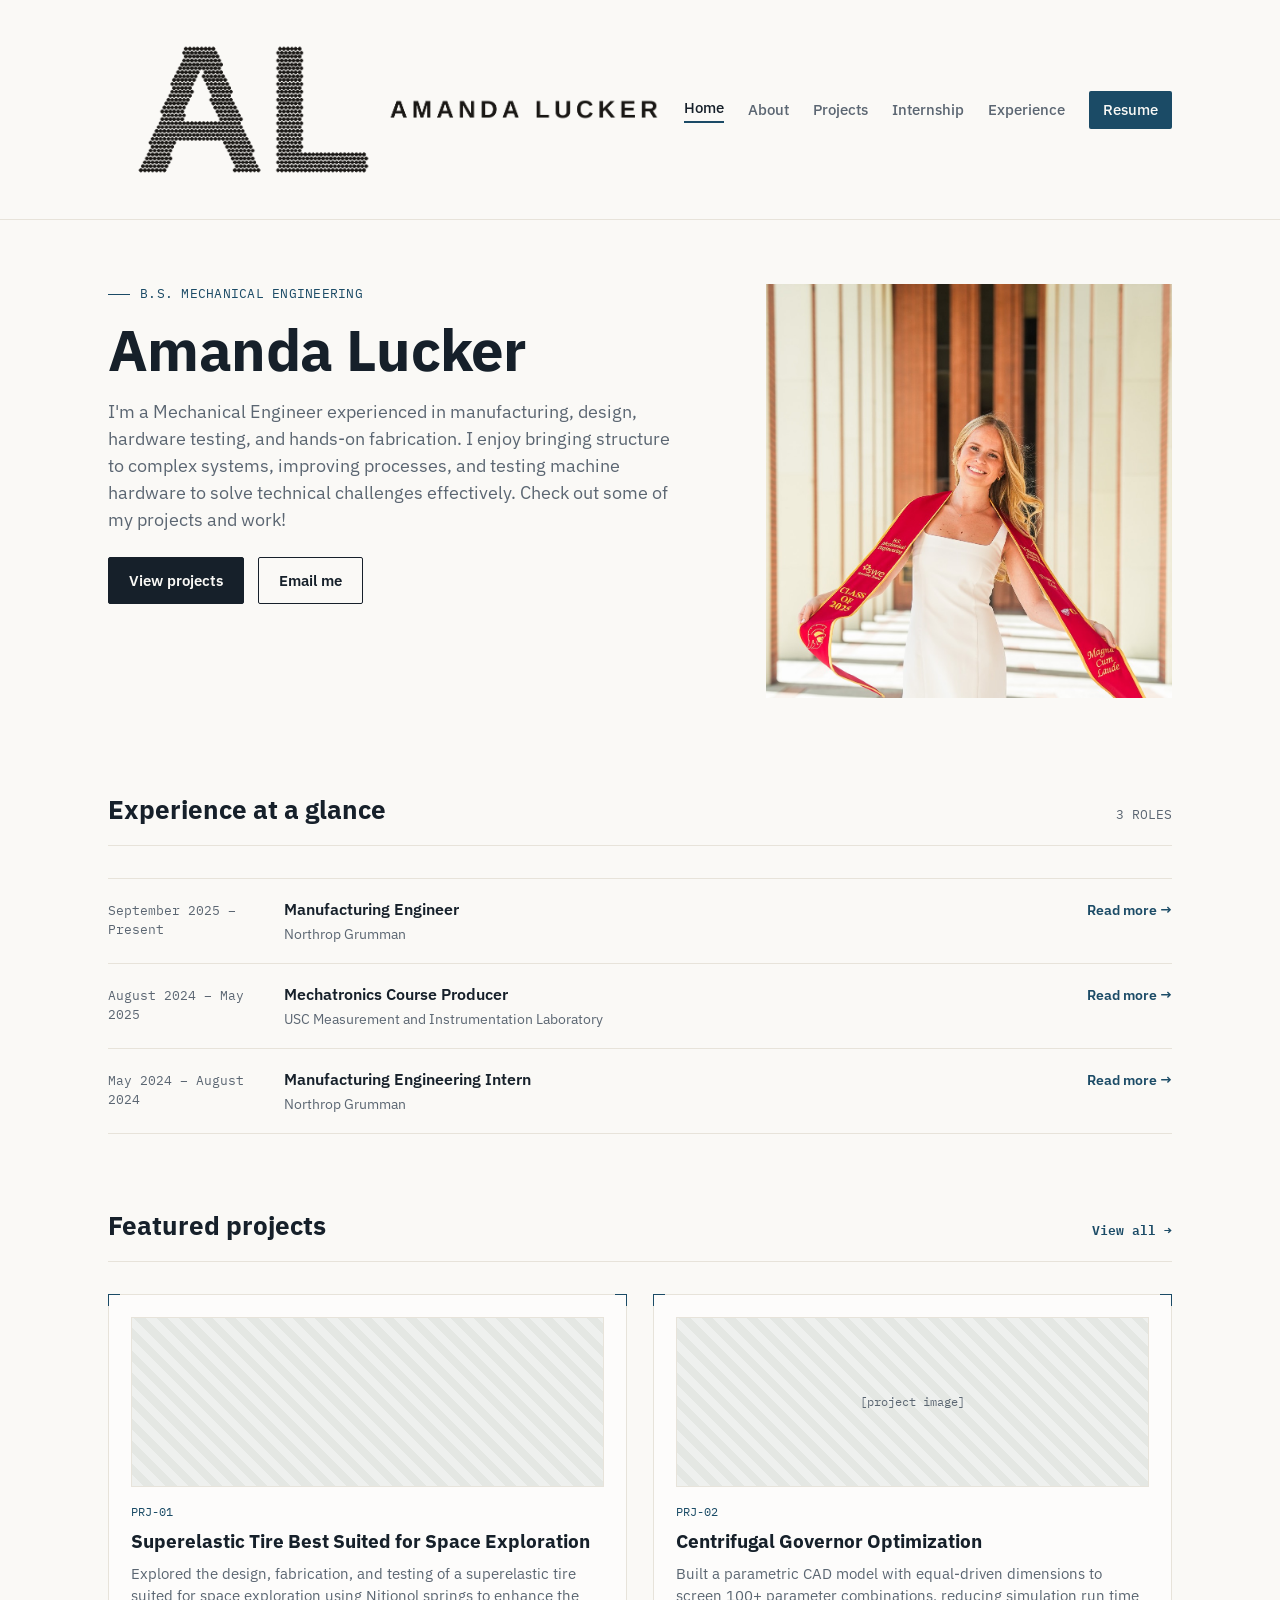
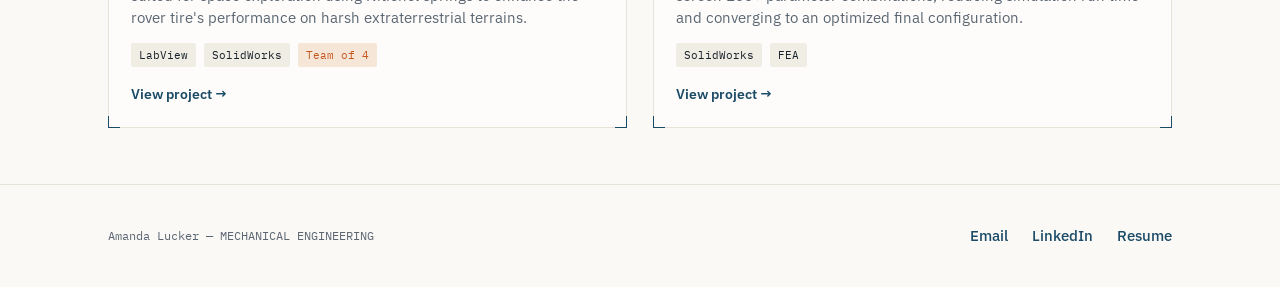
==== index.html @ 74804700 "Change image tag to video tag for project display" ====
<!DOCTYPE html>
<!--
  HOME PAGE — replace every [bracketed] placeholder with your real info.
  This page links out to about.html, projects.html, internship.html,
  experience.html, and resume.html — make sure those filenames match.
-->
<html lang="en">
<head>
<meta charset="UTF-8">
<meta name="viewport" content="width=device-width, initial-scale=1">
<link rel="icon" type="image/png" href="images/faviconBW.png">
<meta name="description" content="Amanda Lucker — Mechanical Engineering Portfolio and Resume.">
<link rel="preconnect" href="https://fonts.googleapis.com">
<link rel="preconnect" href="https://fonts.gstatic.com" crossorigin>
<link href="https://fonts.googleapis.com/css2?family=IBM+Plex+Mono:wght@400;500;600&family=IBM+Plex+Sans:wght@400;500;600;700&display=swap" rel="stylesheet">
<link rel="stylesheet" href="style.css">
</head>
<body>

<header class="site-nav">
  <div class="nav-inner">
    <a href="index.html" class="brand">
      <img src="images/brandmark.png" alt="AL" class="brandmark">
     <!-- <span class="brand-name">Amanda Lucker</span> -->
    </a>
    <button class="nav-toggle" aria-label="Toggle menu"><span></span><span></span><span></span></button>
    <nav class="links">
      <a href="index.html" class="current">Home</a>
      <a href="about.html">About</a>
      <a href="projects.html">Projects</a>
      <a href="internship.html">Internship</a>
      <a href="experience.html">Experience</a>
      <a class="resume-link" href="resume.html">Resume</a>
    </nav>
  </div>
</header>

<main id="top">

  <!-- ============ HERO ============ -->
  <section class="hero">
    <div class="wrap hero-grid">
      <div>
        <div class="eyebrow-line">B.S. MECHANICAL ENGINEERING</div>
        <h1 class="name">Amanda Lucker</h1>
        <p class="lede">
          I'm a Mechanical Engineer experienced in manufacturing, design, hardware testing, and hands-on fabrication.
          I enjoy bringing structure to complex systems, improving processes, and testing machine hardware to solve
          technical challenges effectively.
          Check out some of my projects and work!
        </p>
        <div class="cta-row">
          <a class="btn btn-primary" href="projects.html">View projects</a>
          <a class="btn btn-ghost" href="mailto:[you@email.com]">Email me</a>
        </div>
      </div>
      <div class="hero-photo">
        <img src="images/AmandaGradCrop.jpg" alt="Amanda Lucker">
      </div>
    </div>
  </section>

  <!-- ============ EXPERIENCE SNAPSHOT ============ -->
  <section class="tight">
    <div class="wrap">
      <div class="section-head">
        <h2>Experience at a glance</h2>
        <span class="count">3 ROLES</span>
      </div>
      <div class="snapshot-list">
        <div class="snapshot-row">
          <span class="dates">September 2025 – Present</span>
          <span><span class="role">Manufacturing Engineer</span><br><span class="org">Northrop Grumman</span></span>
          <a href="experience.html">Read more →</a>
        </div>
        <div class="snapshot-row">
          <span class="dates">August 2024 – May 2025</span>
          <span><span class="role">Mechatronics Course Producer</span><br><span class="org">USC Measurement and Instrumentation Laboratory</span></span>
          <a href="experience.html">Read more →</a>
        </div>
        <div class="snapshot-row">
          <span class="dates">May 2024 – August 2024</span>
          <span><span class="role">Manufacturing Engineering Intern</span><br><span class="org">Northrop Grumman</span></span>
          <a href="internship.html">Read more →</a>
        </div>
      </div>
    </div>
  </section>

  <!-- ============ FEATURED PROJECTS ============ -->
  <section class="tight">
    <div class="wrap">
      <div class="section-head">
        <h2>Featured projects</h2>
        <span class="count"><a href="projects.html" style="text-decoration:none; font-weight:600;">View all →</a></span>
      </div>
      <div class="project-grid">
        <article class="project-card">
          <span class="corner tl"></span><span class="corner tr"></span><span class="corner bl"></span><span class="corner br"></span>
          <div class="project-thumb">
            <video src="images/WheelMove.mp4" alt="Superelastic Tire Project" autoplay muted loop playsinline></video>
          </div>
          <div class="project-num">PRJ-01</div>
          <h3>Superelastic Tire Best Suited for Space Exploration</h3>
          <p>Explored the design, fabrication, and testing of a superelastic tire suited for space exploration using Nitionol springs to enhance 
          the rover tire's performance on harsh extraterrestrial terrains. 
          </p>
          <div class="tag-row">
            <span class="tag">LabView</span>
            <span class="tag">SolidWorks</span>
            <span class="tag amber">Team of 4</span>
          </div>
          <a class="project-link" href="projects.html">View project →</a>
        </article>
        <article class="project-card">
          <span class="corner tl"></span><span class="corner tr"></span><span class="corner bl"></span><span class="corner br"></span>
          <div class="project-thumb">[project image]</div>
          <div class="project-num">PRJ-02</div>
          <h3>Centrifugal Governor Optimization</h3>
          <p>Built a parametric CAD model with equal-driven dimensions to screen 100+ parameter combinations, reducing simulation 
          run time and converging to an optimized final configuration. </p>
          <div class="tag-row">
            <span class="tag">SolidWorks</span>
            <span class="tag">FEA</span>
          </div>
          <a class="project-link" href="projects.html">View project →</a>
        </article>
      </div>
    </div>
  </section>

</main>

<footer id="contact">
  <div class="wrap footer-inner">
    <div class="footer-note">Amanda Lucker — MECHANICAL ENGINEERING</div>
    <div class="footer-links">
      <a href="mailto:amandalucker2@gmail.com">Email</a>
      <a href="https://linkedin.com/in/amanda-lucker" target="_blank" rel="noopener">LinkedIn</a>
      <a href="resume.html">Resume</a>
    </div>
  </div>
</footer>

<script src="script.js"></script>
</body>
</html>
---- style.css ----
/* ============================================================
   SHARED STYLESHEET — used by every page (index, about, projects,
   internship, experience, resume). Edit colors/fonts here once
   and it updates the whole site.
   ============================================================ */

:root{
  --paper:#faf9f6;
  --paper-line:#e7e3da;
  --ink:#16202a;
  --graphite:#5b6672;
  --blue-deep:#1b4b66;
  --blue-line:#2e6e93;
  --amber:#c4551c;
  --radius:2px;
  --max:1120px;
}
*{box-sizing:border-box;}
html{scroll-behavior:smooth;}
body{
  margin:0;
  background:var(--paper);
  color:var(--ink);
  font-family:"IBM Plex Sans", sans-serif;
  line-height:1.5;
  -webkit-font-smoothing:antialiased;
}
.mono{font-family:"IBM Plex Mono", monospace;}
a{color:var(--blue-deep);}
img{max-width:100%;display:block;}
.wrap{max-width:var(--max);margin:0 auto;padding:0 28px;}
@media (max-width:640px){ .wrap{padding:0 20px;} }

/* ---------- Nav ---------- */
header.site-nav{
  position:sticky; top:0; z-index:50;
  background:rgba(250,249,246,0.92);
  backdrop-filter:blur(6px);
  border-bottom:1px solid var(--paper-line);
}
.nav-inner{
  max-width:var(--max); margin:0 auto; padding:16px 28px;
  display:flex; align-items:center; justify-content:space-between;
}
.brand{display:flex; align-items:center; gap:10px; text-decoration:none; color:var(--ink);}
.brand-mark{
  width:34px; height:34px; border:1.5px solid var(--ink);
  display:flex; align-items:center; justify-content:center;
  font-family:"IBM Plex Mono", monospace; font-size:13px; font-weight:600;
}
.brand-name{font-weight:600; font-size:16px;}
nav.links{display:flex; gap:24px; align-items:center;}
nav.links a{
  text-decoration:none; color:var(--graphite); font-size:14.5px;
  font-weight:500; transition:color .15s ease;
}
nav.links a:hover, nav.links a:focus-visible{color:var(--blue-deep);}
nav.links a.current{color:var(--ink); border-bottom:2px solid var(--blue-deep); padding-bottom:2px;}
nav.links a.resume-link{
  color:var(--paper); background:var(--blue-deep);
  padding:8px 14px; border-radius:var(--radius);
}
nav.links a.resume-link:hover{background:var(--ink); color:var(--paper);}
.nav-toggle{display:none; background:none; border:1px solid var(--ink); border-radius:var(--radius); width:38px; height:38px; cursor:pointer;}
.nav-toggle span{display:block; width:18px; height:2px; background:var(--ink); margin:4px auto;}
@media (max-width:820px){
  nav.links{
    position:absolute; top:100%; left:0; right:0;
    background:var(--paper); flex-direction:column; align-items:flex-start;
    padding:18px 28px 24px; border-bottom:1px solid var(--paper-line);
    display:none; gap:16px;
  }
  nav.links.open{display:flex;}
  .nav-toggle{display:block;}
}

/* ---------- Page header (non-hero pages) ---------- */
.page-head{padding:56px 0 40px; opacity:0; transform:translateY(12px); animation:rise .6s ease forwards .05s;}
@keyframes rise{to{opacity:1; transform:none;}}
.eyebrow-line{
  font-family:"IBM Plex Mono", monospace; font-size:13px; color:var(--blue-deep);
  letter-spacing:.02em; margin-bottom:16px; display:flex; gap:10px; align-items:center;
}
.eyebrow-line::before{content:""; width:22px; height:1px; background:var(--blue-deep);}
.page-head h1{font-size:clamp(32px, 5vw, 48px); line-height:1.05; margin:0 0 14px; font-weight:700; letter-spacing:-0.01em;}
.page-head p.lede{font-size:17px; color:var(--graphite); max-width:60ch; margin:0;}

/* ---------- Hero (home page only) ---------- */
.hero{padding:64px 0 56px; opacity:0; transform:translateY(14px); animation:rise .7s ease forwards .1s;}
.hero-grid{display:grid; grid-template-columns:1.5fr 1fr; gap:48px; align-items:start;}
@media (max-width:840px){ .hero-grid{grid-template-columns:1fr;} }
h1.name{font-size:clamp(36px, 5.6vw, 58px); line-height:1.03; margin:0 0 18px; font-weight:700; letter-spacing:-0.01em;}
.hero p.lede{font-size:18px; color:var(--graphite); max-width:52ch; margin:0 0 24px;}
.hero .cta-row{display:flex; gap:14px; flex-wrap:wrap;}
.btn{
  display:inline-block; padding:12px 20px; border-radius:var(--radius);
  text-decoration:none; font-weight:600; font-size:14.5px; border:1.5px solid var(--ink);
  transition:all .15s ease; cursor:pointer;
}
.btn-primary{background:var(--ink); color:var(--paper);}
.btn-primary:hover{background:var(--blue-deep); border-color:var(--blue-deep);}
.btn-ghost{color:var(--ink);}
.btn-ghost:hover{background:var(--ink); color:var(--paper);}

/* title block card */
.title-block{border:1.5px solid var(--ink); background:rgba(255,255,255,0.5);}
.title-block .row{display:grid; grid-template-columns:120px 1fr; border-bottom:1px solid var(--paper-line);}
.title-block .row:last-child{border-bottom:none;}
.title-block .row .label{
  font-family:"IBM Plex Mono", monospace; font-size:11px; color:var(--graphite);
  padding:11px 12px; border-right:1px solid var(--paper-line); letter-spacing:.03em;
}
.title-block .row .value{padding:11px 12px; font-size:14px; font-weight:500;}
.title-block .row .value a{text-decoration:none; font-weight:600;}
.title-block .row .value a:hover{text-decoration:underline;}

.project-thumb video {
  width: 100%;
  height: 100%;
  object-fit: cover;
  display: block;
}

/* ---------- Section shell ---------- */
section{padding:56px 0;}
section.tight{padding:36px 0;}
.section-head{display:flex; align-items:baseline; justify-content:space-between; gap:20px; margin-bottom:32px; border-bottom:1px solid var(--paper-line); padding-bottom:16px;}
.section-head h2{font-size:26px; margin:0; font-weight:700;}
.section-head .count{font-family:"IBM Plex Mono", monospace; font-size:13px; color:var(--graphite);}

/* ---------- Snapshot list (home page experience summary) ---------- */
.snapshot-list{border-top:1px solid var(--paper-line);}
.snapshot-row{
  display:grid; grid-template-columns:160px 1fr auto; gap:16px; align-items:baseline;
  padding:18px 0; border-bottom:1px solid var(--paper-line);
}
@media (max-width:640px){ .snapshot-row{grid-template-columns:1fr; gap:4px;} }
.snapshot-row .dates{font-family:"IBM Plex Mono", monospace; font-size:12.5px; color:var(--graphite);}
.snapshot-row .role{font-weight:600;}
.snapshot-row .org{color:var(--graphite); font-size:14px;}
.snapshot-row a{font-size:13.5px; font-weight:600; text-decoration:none; white-space:nowrap;}
.snapshot-row a:hover{text-decoration:underline;}

/* ---------- Projects ---------- */
.project-grid{display:grid; grid-template-columns:repeat(2, 1fr); gap:26px;}
@media (max-width:760px){ .project-grid{grid-template-columns:1fr;} }
.project-card{
  position:relative; border:1px solid var(--paper-line); background:rgba(255,255,255,0.55);
  padding:22px; transition:border-color .15s ease, transform .15s ease;
}
.project-card:hover{border-color:var(--blue-line); transform:translateY(-2px);}
.corner{position:absolute; width:12px; height:12px; border:1.5px solid var(--blue-deep);}
.corner.tl{top:-1px; left:-1px; border-right:none; border-bottom:none;}
.corner.tr{top:-1px; right:-1px; border-left:none; border-bottom:none;}
.corner.bl{bottom:-1px; left:-1px; border-right:none; border-top:none;}
.corner.br{bottom:-1px; right:-1px; border-left:none; border-top:none;}
.project-thumb{
  height:170px; background:repeating-linear-gradient(45deg, #eef0ee, #eef0ee 8px, #e4e7e3 8px, #e4e7e3 16px);
  border:1px solid var(--paper-line); margin-bottom:16px;
  display:flex; align-items:center; justify-content:center;
  color:var(--graphite); font-family:"IBM Plex Mono", monospace; font-size:12px;
}
.project-num{font-family:"IBM Plex Mono", monospace; font-size:12px; color:var(--blue-deep); margin-bottom:6px;}
.project-card h3{margin:0 0 8px; font-size:19px;}
.project-card p{margin:0 0 14px; color:var(--graphite); font-size:14.5px;}
.tag-row{display:flex; flex-wrap:wrap; gap:8px; margin-bottom:14px;}
.tag{font-family:"IBM Plex Mono", monospace; font-size:11px; padding:4px 8px; background:#f0ede4; color:var(--ink); border-radius:var(--radius);}
.tag.amber{background:#f6e6d8; color:var(--amber);}
.project-link{font-size:14px; font-weight:600; text-decoration:none;}
.project-link:hover{text-decoration:underline;}

/* ---------- Timeline (used on home + experience/internship pages) ---------- */
.timeline{position:relative; padding-left:28px;}
.timeline::before{content:""; position:absolute; left:5px; top:6px; bottom:6px; width:1.5px; background:var(--paper-line);}
.tl-item{position:relative; padding-bottom:32px;}
.tl-item:last-child{padding-bottom:0;}
.tl-item::before{
  content:""; position:absolute; left:-28px; top:4px; width:11px; height:11px;
  border-radius:50%; background:var(--paper); border:2px solid var(--blue-deep);
}
.tl-head{display:flex; flex-wrap:wrap; align-items:baseline; gap:10px; margin-bottom:6px;}
.tl-head h3{margin:0; font-size:18px;}
.tl-dates{font-family:"IBM Plex Mono", monospace; font-size:12.5px; color:var(--graphite);}
.tl-role{color:var(--blue-deep); font-weight:600; font-size:14px; margin-bottom:8px;}
.tl-item ul{margin:0; padding-left:18px; color:var(--graphite); font-size:14.5px;}
.tl-item li{margin-bottom:4px;}

/* ---------- About / fun facts ---------- */
.about-grid{display:grid; grid-template-columns:220px 1fr; gap:40px; align-items:start;}
@media (max-width:640px){ .about-grid{grid-template-columns:1fr;} }
.about-photo{
  position:relative; aspect-ratio:1/1; border:1px solid var(--paper-line);
  background:repeating-linear-gradient(45deg, #eef0ee, #eef0ee 8px, #e4e7e3 8px, #e4e7e3 16px);
  display:flex; align-items:center; justify-content:center;
  font-family:"IBM Plex Mono", monospace; font-size:12px; color:var(--graphite);
}
.about p{color:var(--graphite); font-size:15.5px; max-width:64ch;}
.tools-title{font-family:"IBM Plex Mono", monospace; font-size:12px; color:var(--blue-deep); letter-spacing:.03em; margin:24px 0 12px;}
.tools-row{display:flex; flex-wrap:wrap; gap:8px;}

.fact-grid{display:grid; grid-template-columns:repeat(2, 1fr); gap:18px; margin-top:8px;}
@media (max-width:640px){ .fact-grid{grid-template-columns:1fr;} }
.fact-card{border:1px solid var(--paper-line); background:rgba(255,255,255,0.55); padding:18px;}
.fact-card .fact-label{font-family:"IBM Plex Mono", monospace; font-size:11px; color:var(--blue-deep); margin-bottom:8px; letter-spacing:.03em;}
.fact-card p{margin:0; color:var(--ink); font-size:15px;}

/* ---------- Deep-dive template (internship.html + experience.html) ---------- */
.deepdive-head{border:1.5px solid var(--ink); background:rgba(255,255,255,0.5); padding:24px; margin-bottom:8px;}
.deepdive-head .row{display:grid; grid-template-columns:140px 1fr; border-bottom:1px solid var(--paper-line); padding:10px 0;}
.deepdive-head .row:first-child{padding-top:0;}
.deepdive-head .row:last-child{border-bottom:none; padding-bottom:0;}
.deepdive-head .label{font-family:"IBM Plex Mono", monospace; font-size:11px; color:var(--graphite); letter-spacing:.03em;}
.deepdive-head .value{font-size:14.5px; font-weight:500;}
.deepdive h2.sub{font-size:21px; margin:0 0 14px; font-weight:700;}
.deepdive p{color:var(--graphite); font-size:15.5px; max-width:70ch;}
.deepdive ul.bullets{margin:0 0 8px; padding-left:20px; color:var(--graphite); font-size:15px;}
.deepdive ul.bullets li{margin-bottom:8px;}
.deepdive-block{padding:36px 0; border-top:1px solid var(--paper-line);}
.deepdive-block:first-of-type{border-top:none;}

/* ---------- Resume page ---------- */
.resume-toolbar{display:flex; justify-content:space-between; align-items:center; flex-wrap:wrap; gap:16px; margin-bottom:8px;}
.resume-block{padding:32px 0; border-top:1px solid var(--paper-line);}
.resume-block:first-of-type{border-top:none;}
.resume-block h2{font-size:20px; margin:0 0 18px; font-weight:700; font-family:"IBM Plex Mono", monospace; letter-spacing:.01em;}
.resume-entry{margin-bottom:20px;}
.resume-entry:last-child{margin-bottom:0;}
.resume-entry-head{display:flex; flex-wrap:wrap; justify-content:space-between; gap:10px; align-items:baseline;}
.resume-entry-head h3{margin:0; font-size:16.5px;}
.resume-entry-head .dates{font-family:"IBM Plex Mono", monospace; font-size:12.5px; color:var(--graphite);}
.resume-entry .org{color:var(--blue-deep); font-weight:600; font-size:14px; margin:2px 0 8px;}
.resume-entry ul{margin:0; padding-left:18px; color:var(--graphite); font-size:14.5px;}
.resume-entry li{margin-bottom:4px;}
.skills-cols{display:grid; grid-template-columns:repeat(3, 1fr); gap:20px;}
@media (max-width:700px){ .skills-cols{grid-template-columns:1fr 1fr;} }
@media (max-width:480px){ .skills-cols{grid-template-columns:1fr;} }
.skills-cols .col-label{font-family:"IBM Plex Mono", monospace; font-size:11px; color:var(--blue-deep); margin-bottom:10px; letter-spacing:.03em;}
.skills-cols ul{margin:0; padding-left:16px; font-size:14px; color:var(--graphite);}
.skills-cols li{margin-bottom:5px;}

/* ---------- Footer ---------- */
footer{border-top:1px solid var(--paper-line); padding:40px 0; margin-top:20px;}
.footer-inner{display:flex; flex-wrap:wrap; justify-content:space-between; gap:20px; align-items:center;}
.footer-links{display:flex; gap:24px; flex-wrap:wrap;}
.footer-links a{text-decoration:none; font-size:14.5px; font-weight:500;}
.footer-note{font-family:"IBM Plex Mono", monospace; font-size:12px; color:var(--graphite);}
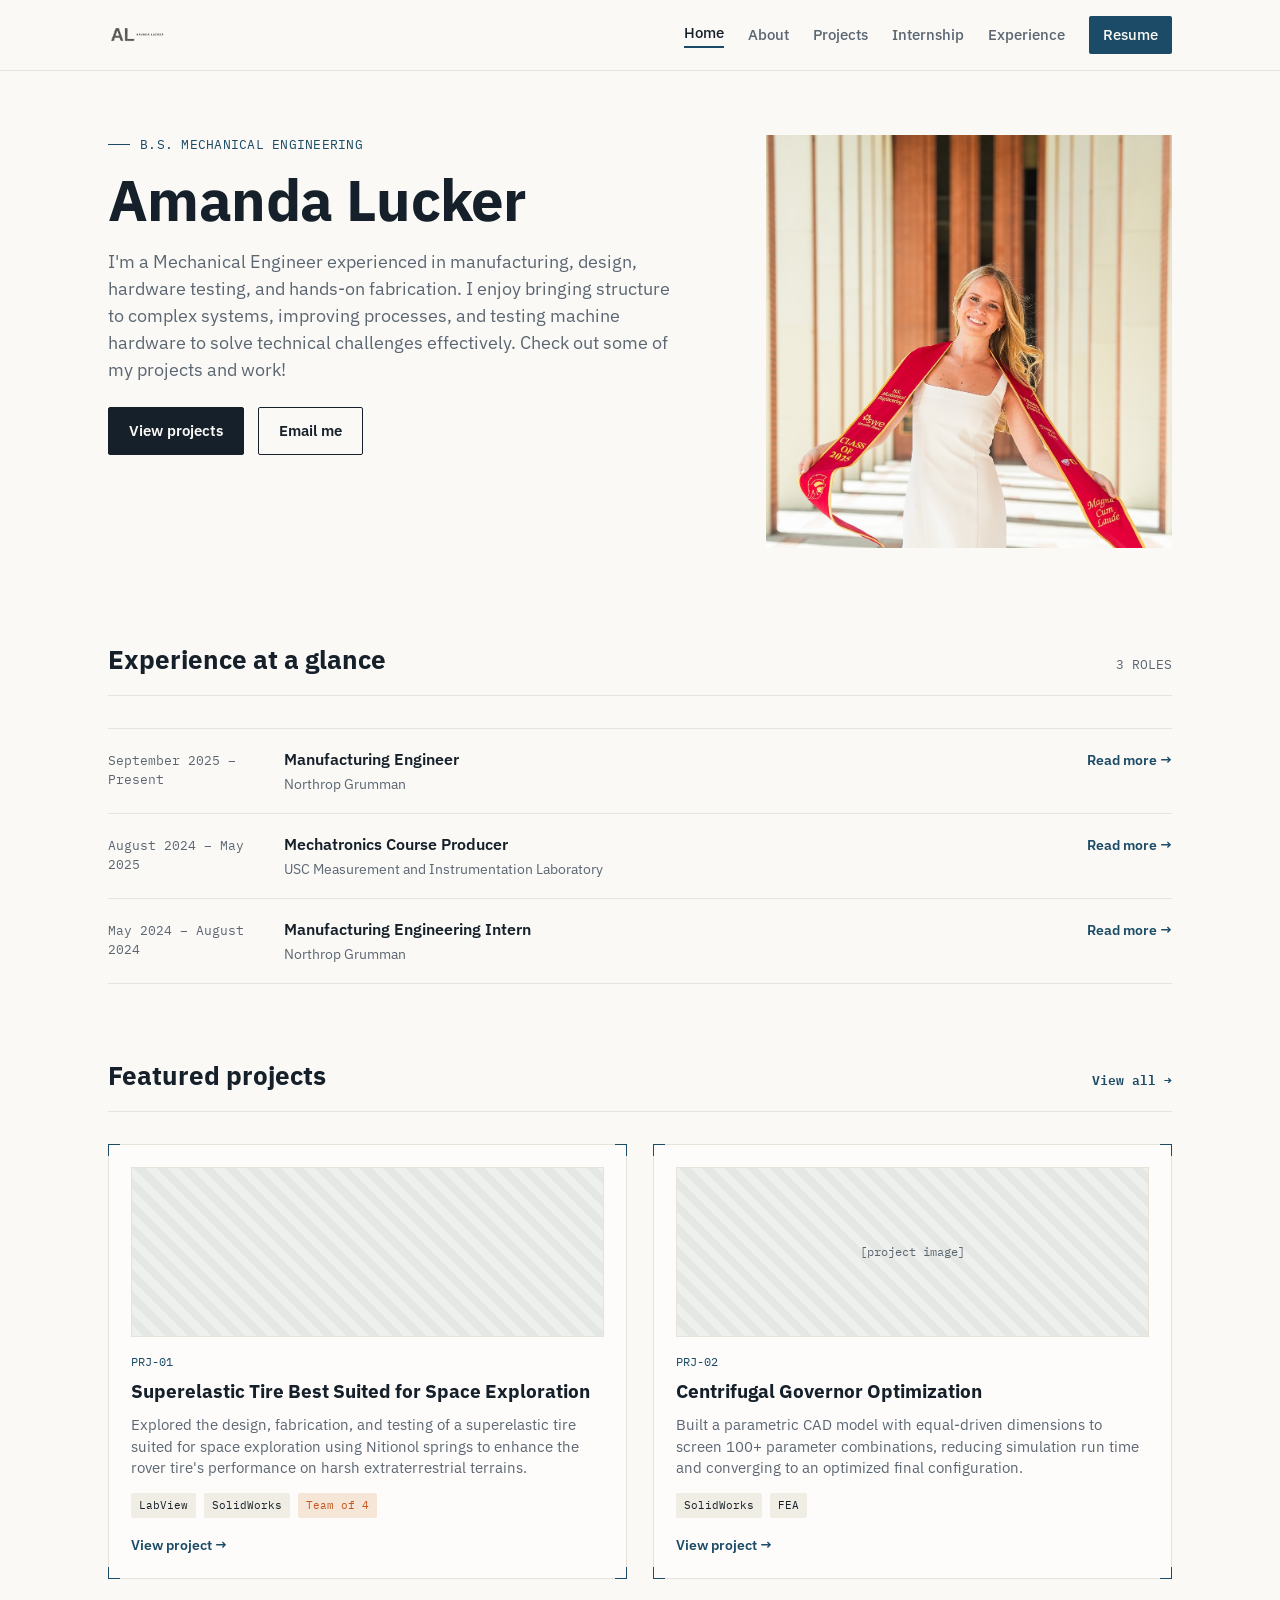
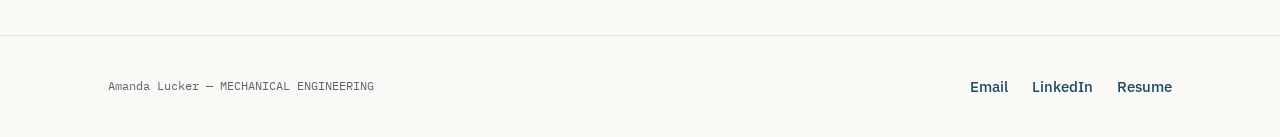
==== commit 58dbf787: "Update alt attribute class for brand image" ====
--- a/index.html
+++ b/index.html
@@ -20,7 +20,7 @@
 <header class="site-nav">
   <div class="nav-inner">
     <a href="index.html" class="brand">
-      <img src="images/brandmark.png" alt="AL" class="brandmark">
+      <img src="images/brandmark.png" alt="AL" class="brand-mark">
      <!-- <span class="brand-name">Amanda Lucker</span> -->
     </a>
     <button class="nav-toggle" aria-label="Toggle menu"><span></span><span></span><span></span></button>
--- a/style.css
+++ b/style.css
@@ -44,9 +44,9 @@
 }
 .brand{display:flex; align-items:center; gap:10px; text-decoration:none; color:var(--ink);}
 .brand-mark{
-  width:34px; height:34px; border:1.5px solid var(--ink);
-  display:flex; align-items:center; justify-content:center;
-  font-family:"IBM Plex Mono", monospace; font-size:13px; font-weight:600;
+height:19px;
+width:auto;
+display:block;
 }
 .brand-name{font-weight:600; font-size:16px;}
 nav.links{display:flex; gap:24px; align-items:center;}
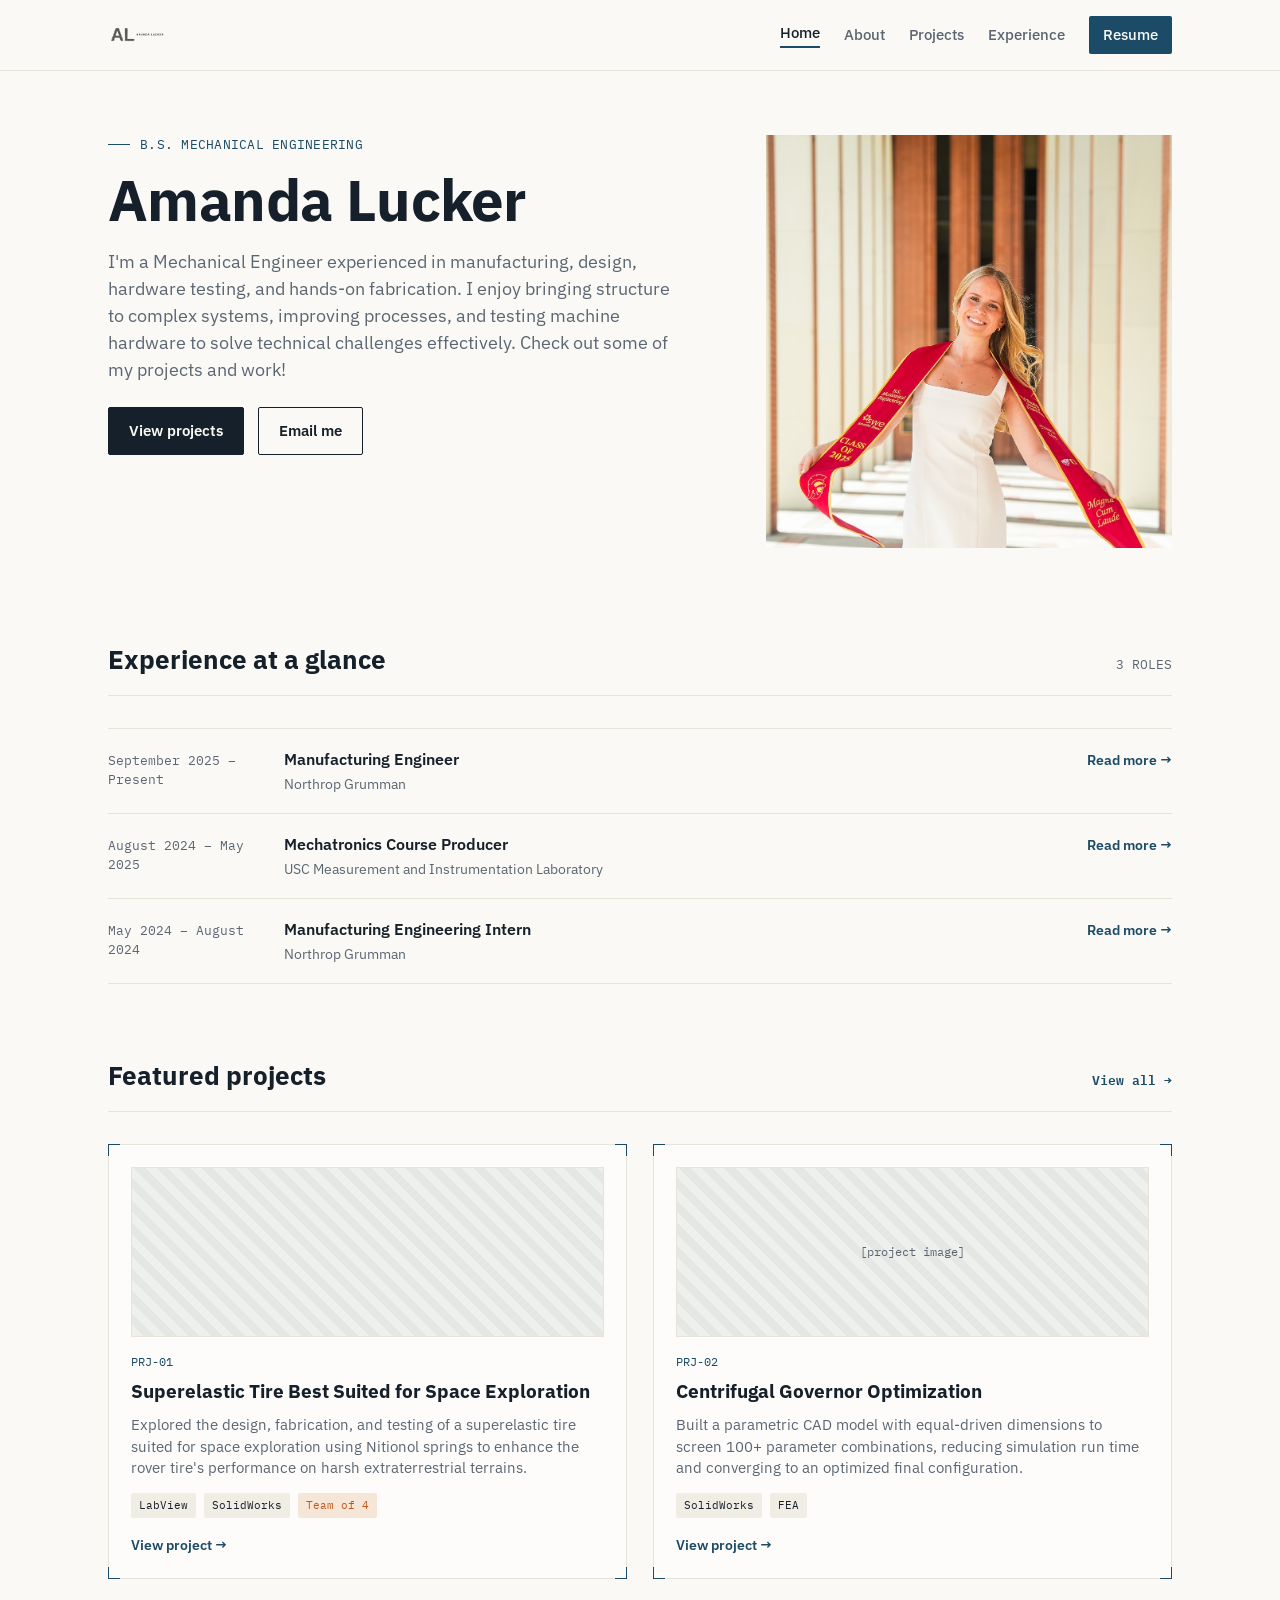
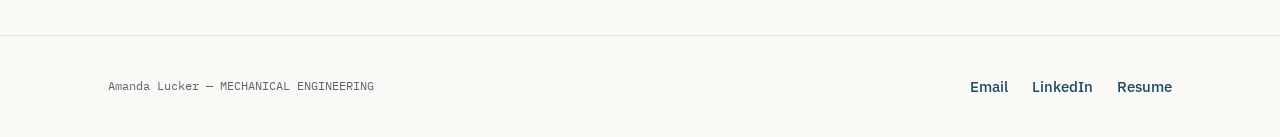
==== commit 99ee0a1e: "Remove Internship link from navigation" ====
--- a/index.html
+++ b/index.html
@@ -28,7 +28,6 @@
       <a href="index.html" class="current">Home</a>
       <a href="about.html">About</a>
       <a href="projects.html">Projects</a>
-      <a href="internship.html">Internship</a>
       <a href="experience.html">Experience</a>
       <a class="resume-link" href="resume.html">Resume</a>
     </nav>
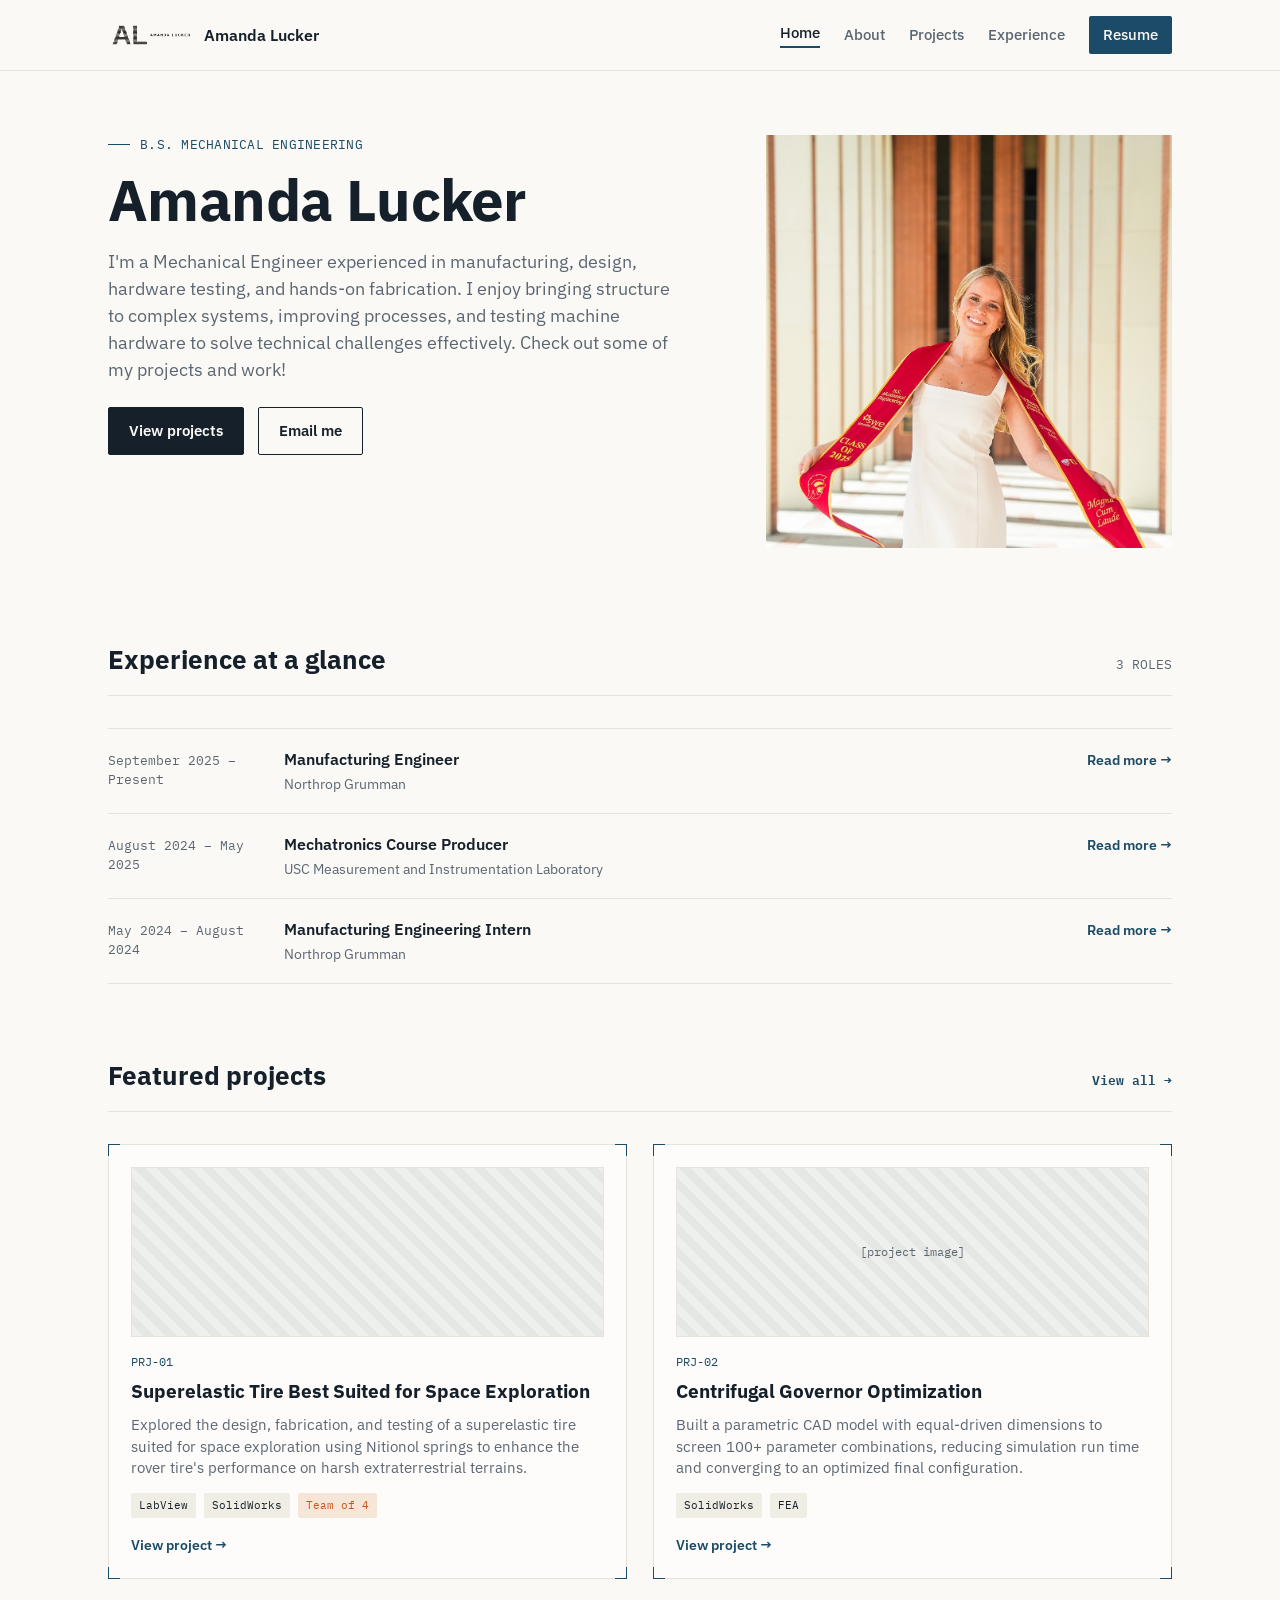
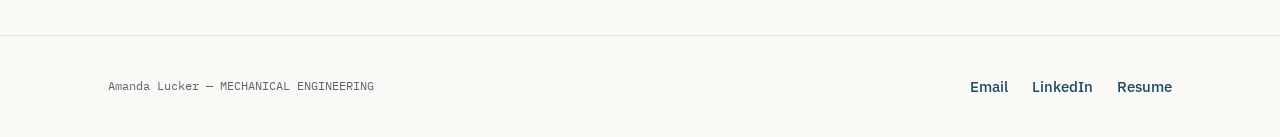
==== commit 318bdf47: "Uncomment brand name in the header" ====
--- a/index.html
+++ b/index.html
@@ -21,7 +21,7 @@
   <div class="nav-inner">
     <a href="index.html" class="brand">
       <img src="images/brandmark.png" alt="AL" class="brand-mark">
-     <!-- <span class="brand-name">Amanda Lucker</span> -->
+    <span class="brand-name">Amanda Lucker</span>
     </a>
     <button class="nav-toggle" aria-label="Toggle menu"><span></span><span></span><span></span></button>
     <nav class="links">
--- a/style.css
+++ b/style.css
@@ -44,7 +44,7 @@
 }
 .brand{display:flex; align-items:center; gap:10px; text-decoration:none; color:var(--ink);}
 .brand-mark{
-height:19px;
+height:28px;
 width:auto;
 display:block;
 }
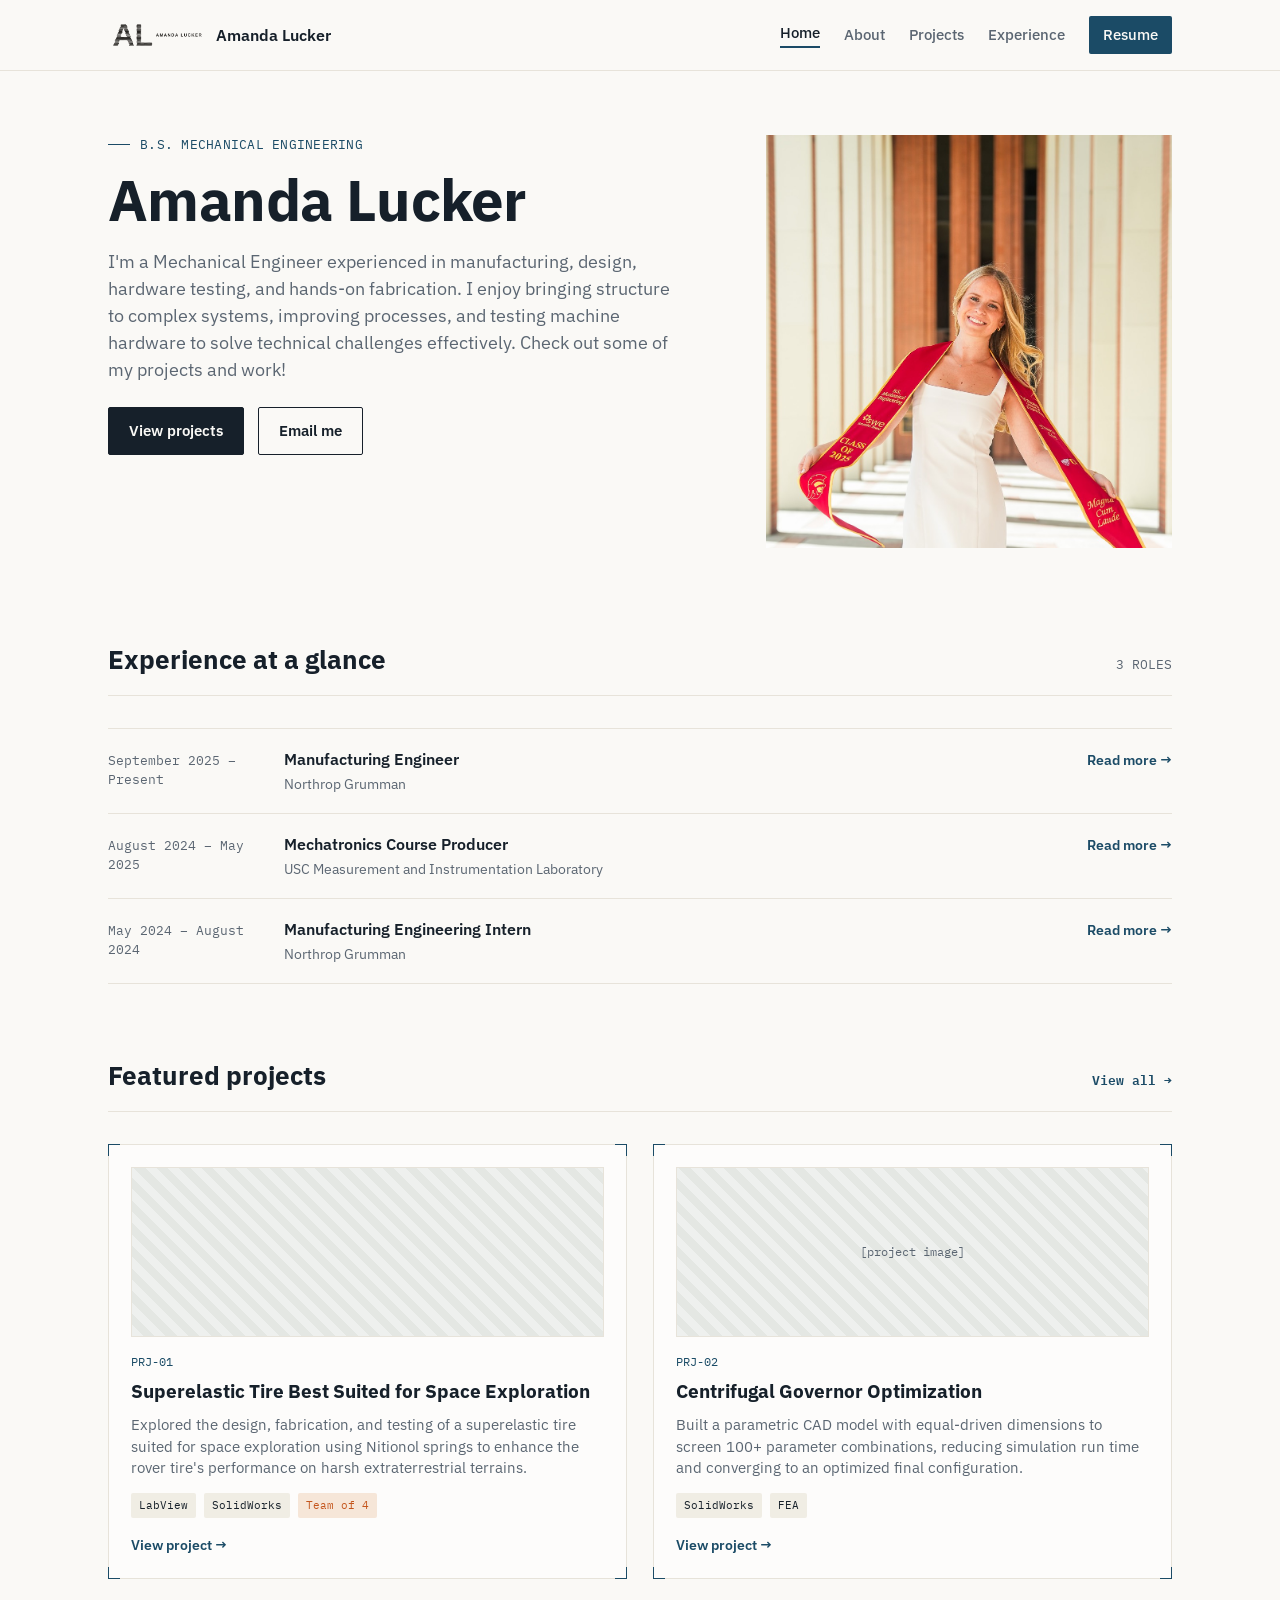
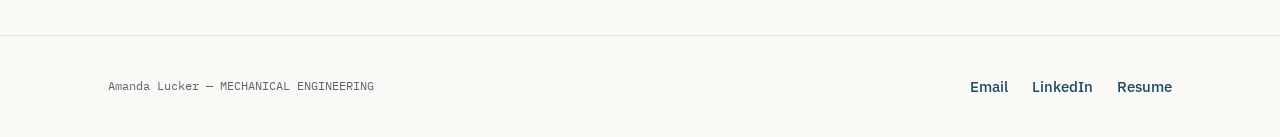
==== commit 3bd68827: "Update title and meta description in index.html" ====
--- a/index.html
+++ b/index.html
@@ -8,6 +8,7 @@
 <head>
 <meta charset="UTF-8">
 <meta name="viewport" content="width=device-width, initial-scale=1">
+<title>Amanda Lucker | Mechanical Engineering</title>
 <link rel="icon" type="image/png" href="images/faviconBW.png">
 <meta name="description" content="Amanda Lucker — Mechanical Engineering Portfolio and Resume.">
 <link rel="preconnect" href="https://fonts.googleapis.com">
--- a/style.css
+++ b/style.css
@@ -44,7 +44,7 @@
 }
 .brand{display:flex; align-items:center; gap:10px; text-decoration:none; color:var(--ink);}
 .brand-mark{
-height:28px;
+height:32px;
 width:auto;
 display:block;
 }
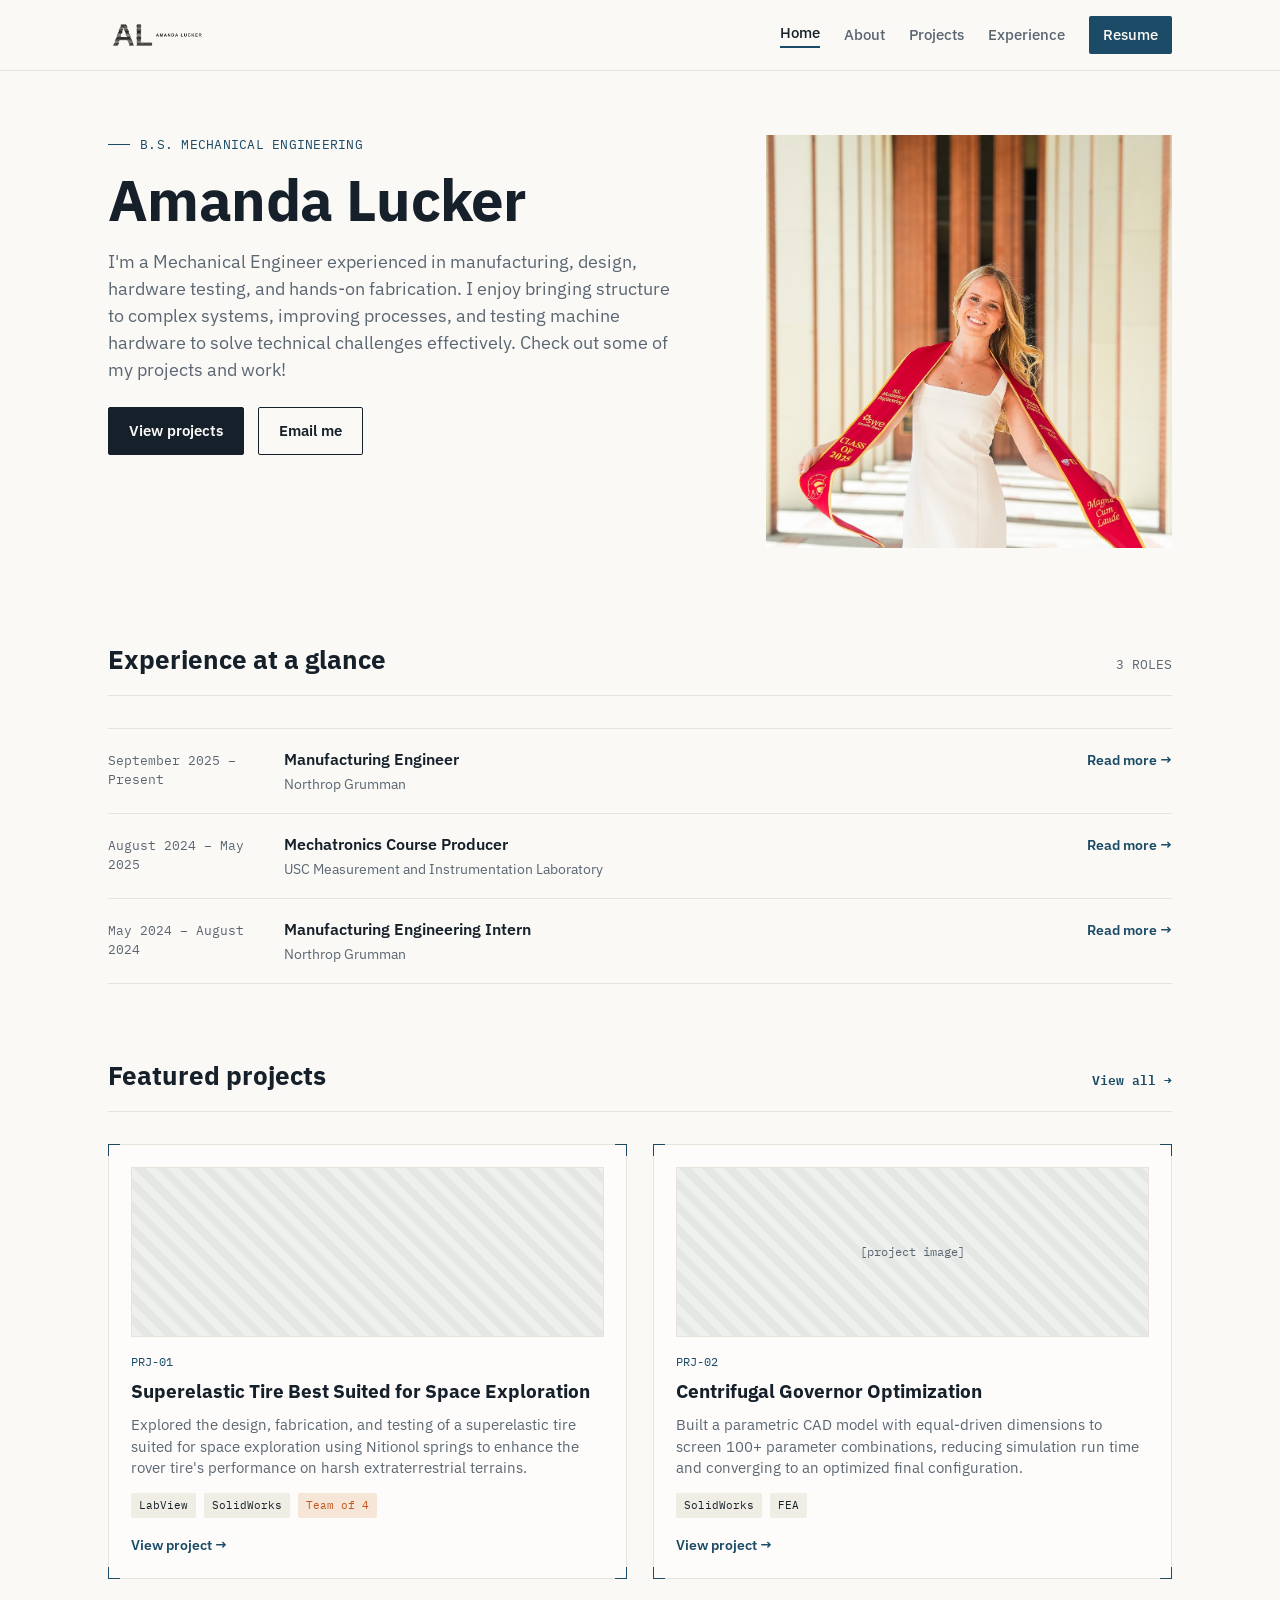
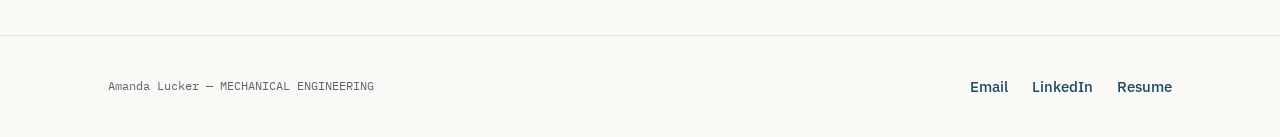
==== commit af50d152: "Comment out brand name in index.html Comment out the brand name in the header." ====
--- a/index.html
+++ b/index.html
@@ -22,7 +22,7 @@
   <div class="nav-inner">
     <a href="index.html" class="brand">
       <img src="images/brandmark.png" alt="AL" class="brand-mark">
-    <span class="brand-name">Amanda Lucker</span>
+  <!--  <span class="brand-name">Amanda Lucker</span> -->
     </a>
     <button class="nav-toggle" aria-label="Toggle menu"><span></span><span></span><span></span></button>
     <nav class="links">
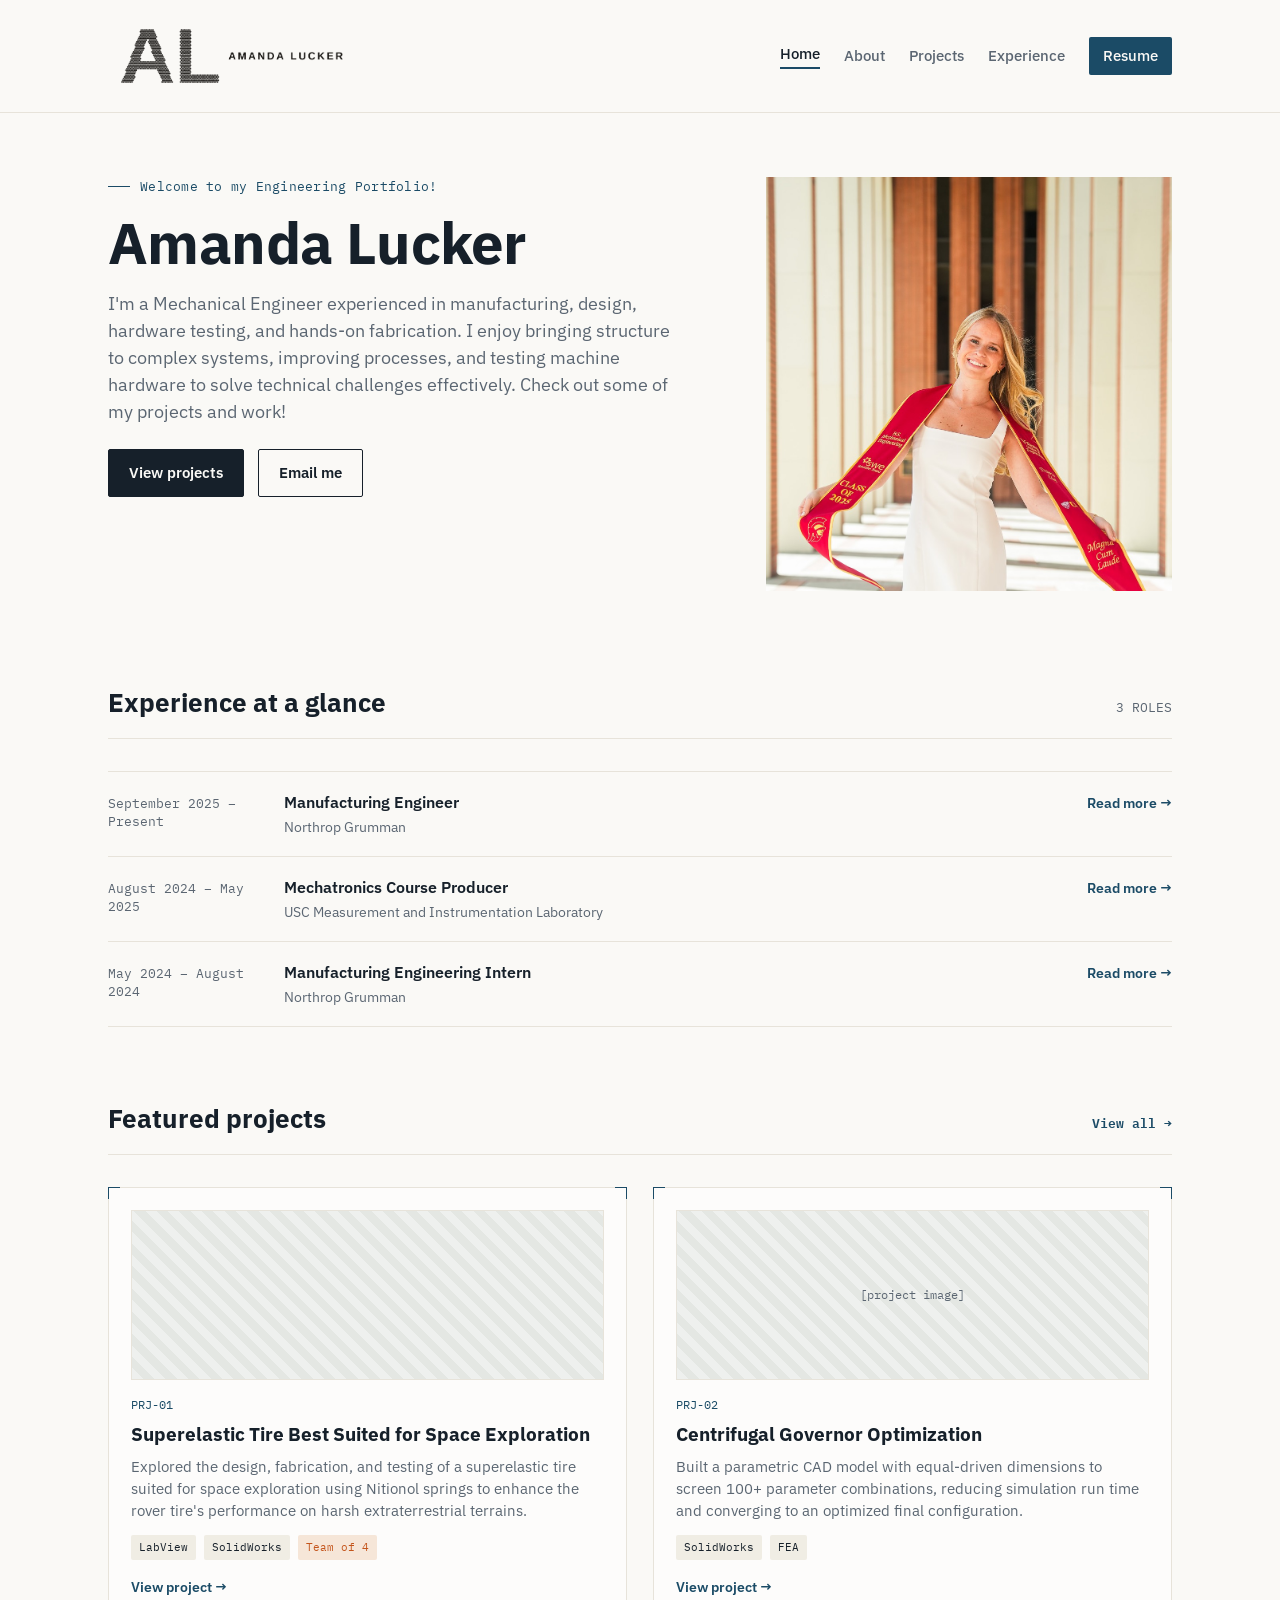
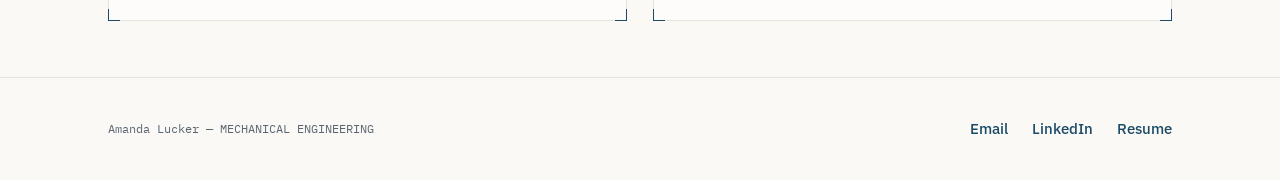
==== commit 92094fd2: "Update eyebrow line text in index.html" ====
--- a/index.html
+++ b/index.html
@@ -41,7 +41,7 @@
   <section class="hero">
     <div class="wrap hero-grid">
       <div>
-        <div class="eyebrow-line">B.S. MECHANICAL ENGINEERING</div>
+        <div class="eyebrow-line">Welcome to my Engineering Portfolio!</div>
         <h1 class="name">Amanda Lucker</h1>
         <p class="lede">
           I'm a Mechanical Engineer experienced in manufacturing, design, hardware testing, and hands-on fabrication.
--- a/style.css
+++ b/style.css
@@ -44,7 +44,7 @@
 }
 .brand{display:flex; align-items:center; gap:10px; text-decoration:none; color:var(--ink);}
 .brand-mark{
-height:32px;
+height:80px;
 width:auto;
 display:block;
 }
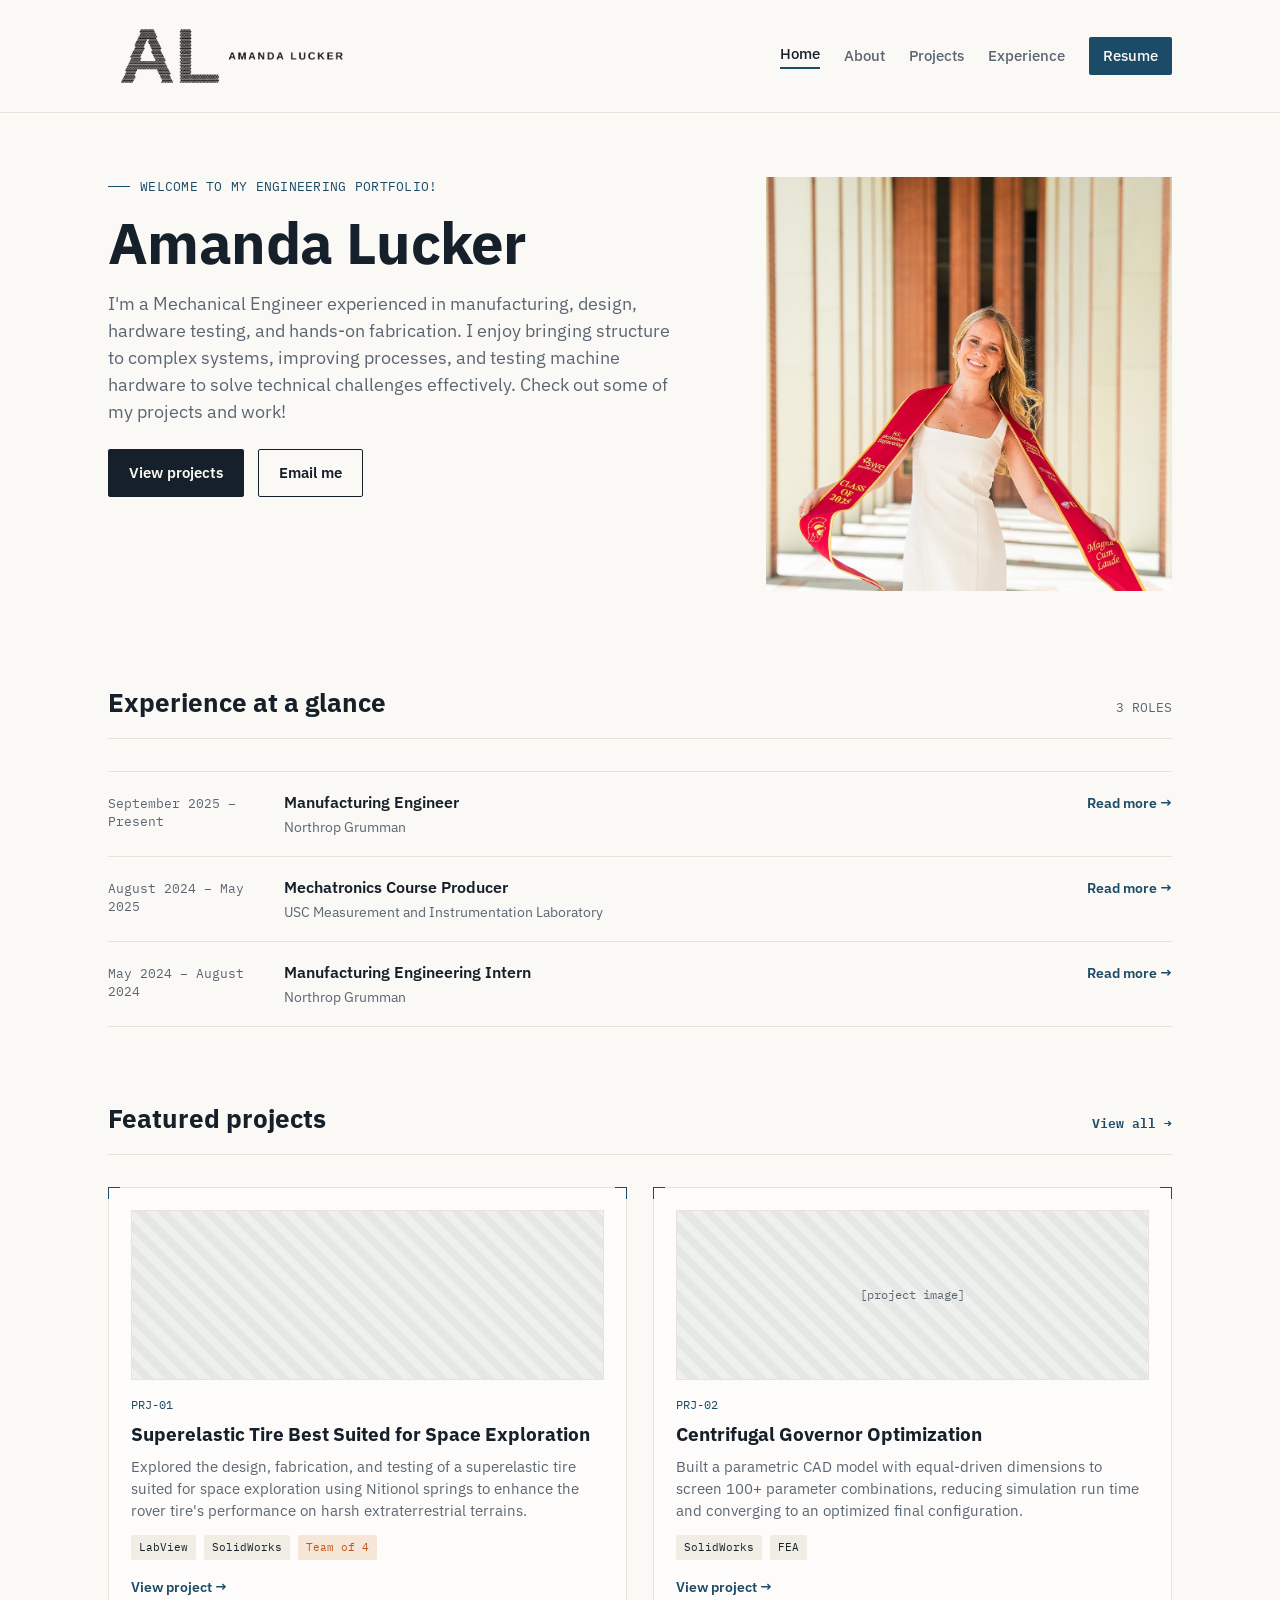
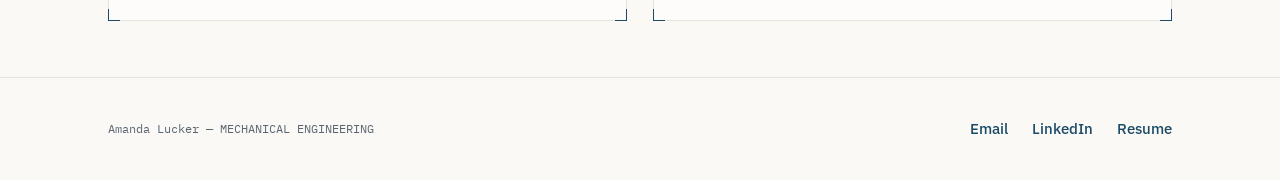
==== commit 6c3e3716: "Change greeting text to uppercase" ====
--- a/index.html
+++ b/index.html
@@ -41,7 +41,7 @@
   <section class="hero">
     <div class="wrap hero-grid">
       <div>
-        <div class="eyebrow-line">Welcome to my Engineering Portfolio!</div>
+        <div class="eyebrow-line">WELCOME TO MY ENGINEERING PORTFOLIO!</div>
         <h1 class="name">Amanda Lucker</h1>
         <p class="lede">
           I'm a Mechanical Engineer experienced in manufacturing, design, hardware testing, and hands-on fabrication.
